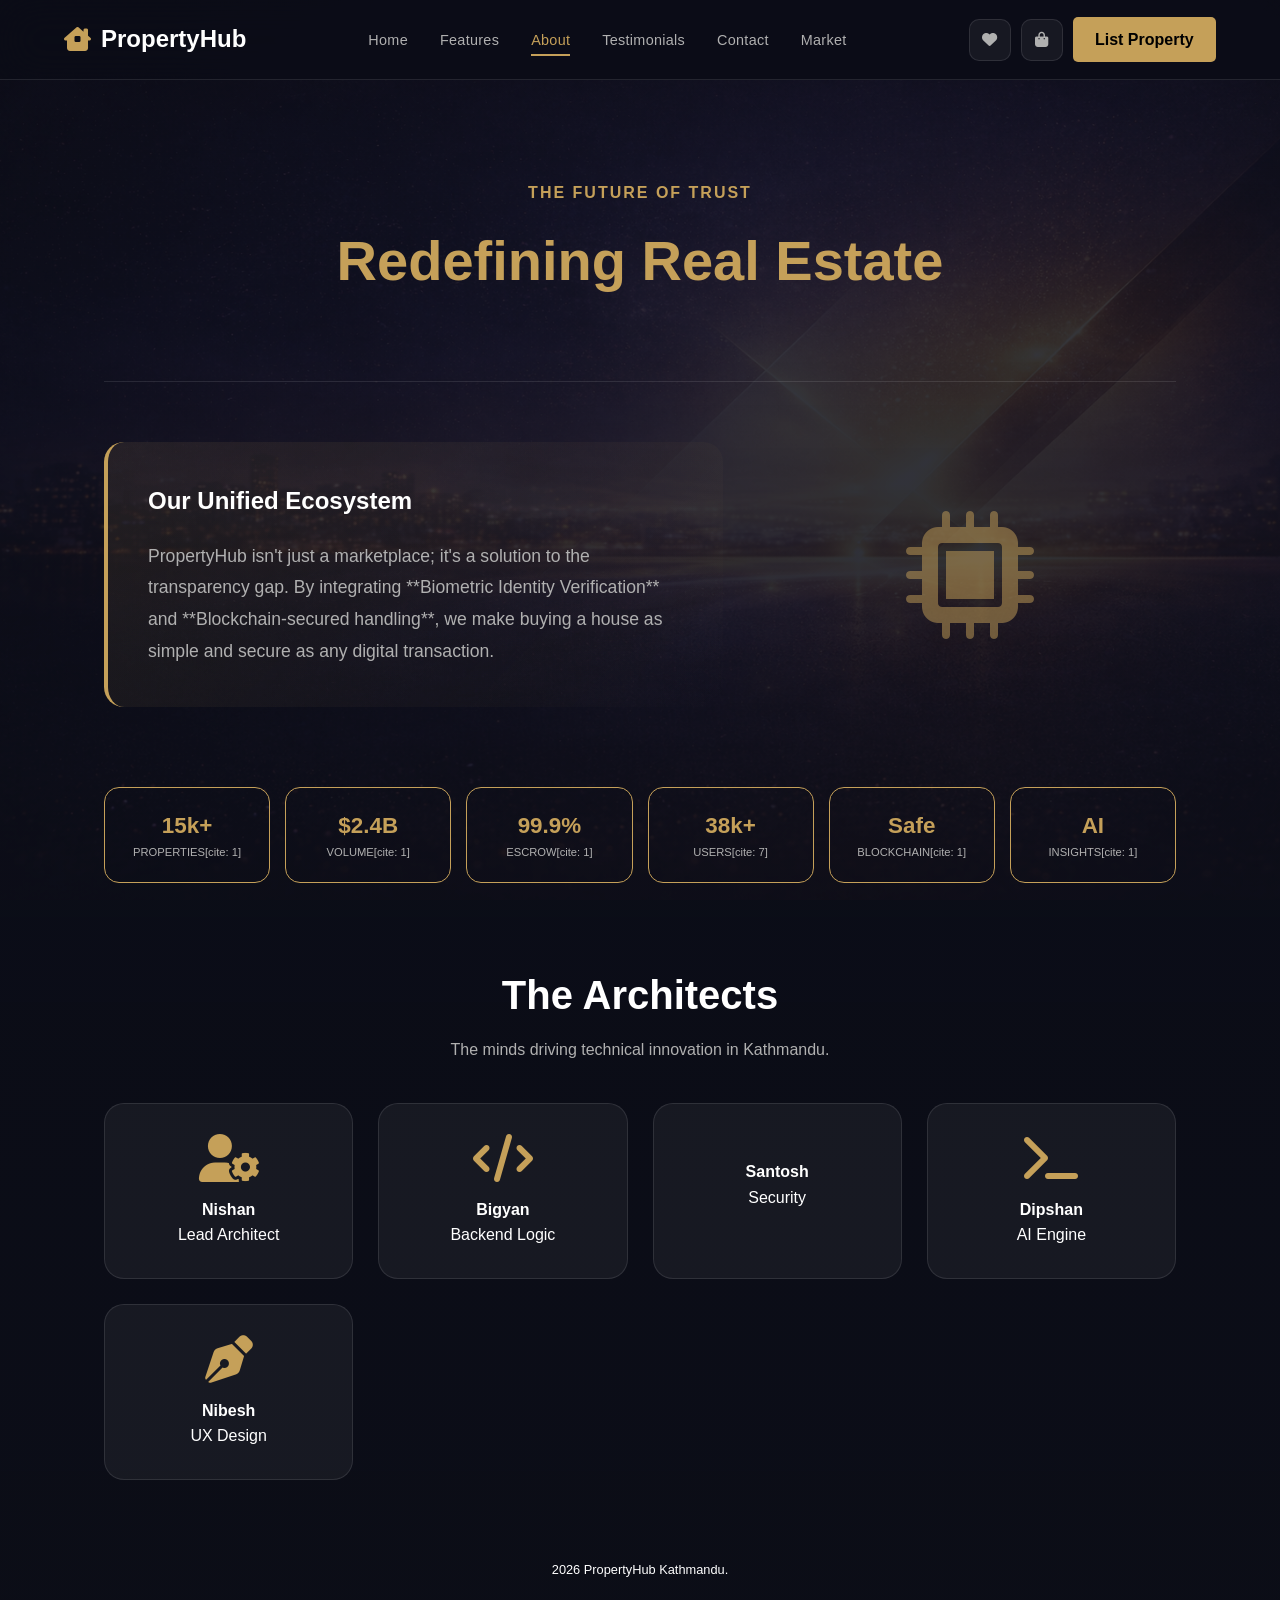
==== about.html @ 58af893e "Add files via upload" ====
<!DOCTYPE html>
<html lang="en">
<head>
    <meta charset="UTF-8">
    <meta name="viewport" content="width=device-width, initial-scale=1.0">
    <title>About Our Vision | PropertyHub</title>
    <link rel="stylesheet" href="style.css">
    <link rel="stylesheet" href="https://cdnjs.cloudflare.com/ajax/libs/font-awesome/6.0.0/css/all.min.css">
    <style>
        html { scroll-behavior: smooth; }

        /* ── IMPROVED NAVBAR ── */
        nav {
            display: flex;
            justify-content: space-between;
            align-items: center;
            padding: 0 5%;
            height: var(--nav-height);
            background: rgba(11, 13, 23, 0.92);
            backdrop-filter: blur(20px);
            -webkit-backdrop-filter: blur(20px);
            position: fixed;
            width: 100%;
            top: 0;
            z-index: 1000;
            border-bottom: 1px solid var(--glass-border);
            transition: all 0.3s ease;
        }
        nav.scrolled {
            background: rgba(11, 13, 23, 0.98);
            box-shadow: 0 4px 30px rgba(0,0,0,0.4);
        }

        .nav-links { display: flex; gap: 2rem; list-style: none; align-items: center; }
        .nav-links a {
            text-decoration: none;
            color: var(--text-dim);
            font-size: 0.9rem;
            letter-spacing: 0.3px;
            transition: 0.3s;
            padding: 6px 0;
            position: relative;
        }
        .nav-links a::after {
            content: '';
            position: absolute;
            bottom: -2px; left: 0;
            width: 0; height: 2px;
            background: var(--primary-gold);
            transition: width 0.3s ease;
        }
        .nav-links a:hover::after,
        .nav-links a.active::after { width: 100%; }
        .nav-links a:hover, .nav-links a.active { color: var(--primary-gold); }

        /* Cart & Favourites Buttons in Nav */
        .nav-actions { display: flex; gap: 10px; align-items: center; }

        .nav-icon-btn {
            position: relative;
            background: var(--glass-bg);
            border: 1px solid var(--glass-border);
            color: var(--text-dim);
            width: 42px; height: 42px;
            border-radius: 10px;
            display: flex; align-items: center; justify-content: center;
            cursor: pointer;
            transition: 0.3s;
            font-size: 0.95rem;
        }
        .nav-icon-btn:hover {
            border-color: var(--primary-gold);
            color: var(--primary-gold);
            background: rgba(197,160,89,0.08);
        }
        .nav-badge {
            position: absolute;
            top: -6px; right: -6px;
            background: var(--primary-gold);
            color: #000;
            font-size: 0.6rem;
            font-weight: bold;
            width: 18px; height: 18px;
            border-radius: 50%;
            display: flex; align-items: center; justify-content: center;
            opacity: 0;
            transform: scale(0);
            transition: 0.2s ease;
        }
        .nav-badge.visible {
            opacity: 1;
            transform: scale(1);
        }

        /* ── SLIDE-OUT PANELS ── */
        .side-panel-overlay {
            position: fixed; inset: 0;
            background: rgba(0,0,0,0.6);
            z-index: 2000;
            opacity: 0; pointer-events: none;
            transition: opacity 0.3s ease;
        }
        .side-panel-overlay.open { opacity: 1; pointer-events: all; }

        .side-panel {
            position: fixed; right: -400px; top: 0; height: 100vh;
            width: 400px; background: var(--glass-bg);
            border-left: 1px solid var(--glass-border);
            z-index: 2001; transition: right 0.3s ease;
            display: flex; flex-direction: column;
        }
        .side-panel.open { right: 0; }
        .side-panel-header {
            padding: 25px 28px; border-bottom: 1px solid var(--glass-border);
            display: flex; justify-content: space-between; align-items: center;
        }
        .side-panel-header h3 { color: var(--primary-gold); font-size: 1.1rem; letter-spacing: 0.5px; }
        .close-panel {
            background: none; border: none; color: var(--text-dim);
            font-size: 1.3rem; cursor: pointer; transition: 0.2s;
        }
        .close-panel:hover { color: #fff; }

        .side-panel-body { flex: 1; overflow-y: auto; padding: 20px 28px; }
        .side-panel-body::-webkit-scrollbar { width: 4px; }
        .side-panel-body::-webkit-scrollbar-track { background: transparent; }
        .side-panel-body::-webkit-scrollbar-thumb { background: var(--glass-border); border-radius: 10px; }

        .panel-empty {
            text-align: center; padding: 40px 20px; color: var(--text-dim);
        }
        .panel-empty i { font-size: 3rem; color: rgba(197,160,89,0.2); display: block; margin-bottom: 15px; }

        .panel-item {
            display: flex; gap: 12px; align-items: center;
            padding: 12px; margin-bottom: 10px;
            border: 1px solid var(--glass-border);
            border-radius: 12px; transition: 0.2s;
        }
        .panel-item:hover { border-color: var(--primary-gold); }
        .panel-item-img {
            width: 50px; height: 50px;
            background: var(--glass-bg); border-radius: 8px; flex-shrink: 0;
        }
        .panel-item-info { flex: 1; min-width: 0; }
        .panel-item-info h4 { font-size: 0.88rem; color: #fff; margin-bottom: 4px; white-space: nowrap; overflow: hidden; text-overflow: ellipsis; }
        .panel-item-info span { font-size: 0.8rem; color: var(--primary-gold); font-weight: bold; }
        .panel-item-remove {
            background: none; border: none; color: var(--text-dim);
            cursor: pointer; transition: 0.2s; font-size: 0.9rem;
        }
        .panel-item-remove:hover { color: #ff6b6b; }

        .side-panel-footer {
            padding: 20px 28px; border-top: 1px solid var(--glass-border);
        }
        .panel-total {
            display: flex; justify-content: space-between; margin-bottom: 15px;
        }
        .panel-total strong { color: var(--primary-gold); font-size: 1rem; }

        /* ── TOAST ── */
        .toast {
            position: fixed; bottom: 30px; left: 50%; transform: translateX(-50%) translateY(20px);
            background: var(--glass-bg); border: 1px solid var(--glass-border);
            padding: 15px 25px; border-radius: 10px; color: #fff;
            z-index: 3000; opacity: 0; transition: 0.3s; white-space: nowrap;
        }
        .toast i { color: var(--primary-gold); }
        .toast.show { opacity: 1; transform: translateX(-50%) translateY(0); }

        .hero-banner {
            text-align: center;
            padding: 60px 0;
            border-bottom: 1px solid var(--glass-border);
            margin-bottom: 60px;
        }
        .mission-grid {
            display: grid;
            grid-template-columns: 1.2fr 0.8fr;
            gap: 40px;
            align-items: center;
            margin-bottom: 80px;
        }
        .vision-card {
            background: linear-gradient(135deg, rgba(197, 160, 89, 0.1), transparent);
            padding: 40px;
            border-radius: 20px;
            border-left: 4px solid var(--primary-gold);
        }
        .team-section {
            margin-top: 80px;
            text-align: center;
        }
        .team-grid {
            display: grid;
            grid-template-columns: repeat(auto-fit, minmax(200px, 1fr));
            gap: 25px;
            margin-top: 40px;
        }
        .member-card {
            background: var(--glass-bg);
            border: 1px solid var(--glass-border);
            padding: 30px;
            border-radius: 20px;
            transition: var(--transition);
        }
        .member-card:hover {
            border-color: var(--primary-gold);
            transform: translateY(-5px);
        }
        .member-card i {
            font-size: 3rem;
            color: var(--primary-gold);
            margin-bottom: 15px;
        }
    </style>
</head>
<body>
    <!-- TOAST NOTIFICATION -->
    <div class="toast" id="toast"><i class="fas fa-check-circle"></i> <span id="toast-msg">Added!</span></div>

    <!-- SIDE PANEL: FAVOURITES -->
    <div class="side-panel-overlay" id="fav-overlay" onclick="closeFavPanel()"></div>
    <div class="side-panel" id="fav-panel">
        <div class="side-panel-header">
            <h3><i class="fas fa-heart" style="margin-right:8px;"></i> Saved Favourites</h3>
            <button class="close-panel" onclick="closeFavPanel()"><i class="fas fa-times"></i></button>
        </div>
        <div class="side-panel-body" id="fav-body">
            <div class="panel-empty" id="fav-empty">
                <i class="fas fa-heart-crack"></i>
                <p>No favourites yet.</p>
                <small>Tap the ♡ on any listing to save it here.</small>
            </div>
        </div>
    </div>

    <!-- SIDE PANEL: CART -->
    <div class="side-panel-overlay" id="cart-overlay" onclick="closeCartPanel()"></div>
    <div class="side-panel" id="cart-panel">
        <div class="side-panel-header">
            <h3><i class="fas fa-shopping-bag" style="margin-right:8px;"></i> Your Cart</h3>
            <button class="close-panel" onclick="closeCartPanel()"><i class="fas fa-times"></i></button>
        </div>
        <div class="side-panel-body" id="cart-body">
            <div class="panel-empty" id="cart-empty">
                <i class="fas fa-bag-shopping"></i>
                <p>Your cart is empty.</p>
                <small>Add a property to schedule a viewing or inquiry.</small>
            </div>
        </div>
        <div class="side-panel-footer" id="cart-footer" style="display:none;">
            <div class="panel-total">
                <span>Properties Selected</span>
                <strong id="cart-count-label">0</strong>
            </div>
            <button class="btn-gold" style="width:100%; padding:16px; font-size:0.9rem;">
                <i class="fas fa-calendar-check"></i> &nbsp;Request Viewing for All
            </button>
        </div>
    </div>

    <div class="page-wrapper">
        <!-- ── IMPROVED NAVBAR ── -->
        <nav id="mainNav">
            <a href="index.html" class="logo">
                <i class="fas fa-house-chimney-window" style="color: var(--primary-gold);"></i> PropertyHub
            </a>
            <ul class="nav-links">
                <li><a href="index.html">Home</a></li>
                <li><a href="feature.html">Features</a></li>
                <li><a href="about.html" class="active">About</a></li>
                <li><a href="testimonial.html">Testimonials</a></li>
                <li><a href="contact.html">Contact</a></li>
                <li><a href="listing.html">Market</a></li>
            </ul>
            <div class="nav-actions">
                <!-- Favourites button -->
                <button class="nav-icon-btn" onclick="openFavPanel()" title="Saved Favourites">
                    <i class="fas fa-heart"></i>
                    <span class="nav-badge" id="fav-badge">0</span>
                </button>
                <!-- Cart button -->
                <button class="nav-icon-btn" onclick="openCartPanel()" title="Cart">
                    <i class="fas fa-shopping-bag"></i>
                    <span class="nav-badge" id="cart-badge">0</span>
                </button>
                <a href="listing.html#sell-section" class="btn-gold" style="text-decoration:none; padding: 0.6rem 1.4rem;">List Property</a>
            </div>
        </nav>

        <main class="container animate">
            <!-- Hero Header -->
            <div class="hero-banner">
                <h4 style="color: var(--primary-gold); letter-spacing: 2px; text-transform: uppercase; margin-bottom: 10px;">The Future of Trust</h4>
                <h1 style="font-size: 3.5rem;">Redefining Real Estate</h1>
            </div>

            <!-- Mission Section -->
            <div class="mission-grid">
                <div class="vision-card">
                    <h2 style="color: #fff; margin-bottom: 20px;">Our Unified Ecosystem</h2>
                    <p style="color: var(--text-dim); line-height: 1.8; font-size: 1.1rem;">
                        PropertyHub isn't just a marketplace; it's a solution to the transparency gap. By integrating **Biometric Identity Verification** and **Blockchain-secured handling**, we make buying a house as simple and secure as any digital transaction.
                    </p>
                </div>
                <div style="text-align: center;">
                    <i class="fas fa-microchip" style="font-size: 8rem; color: var(--primary-gold); opacity: 0.5;"></i>
                </div>
            </div>

            <!-- Enhanced Stats Row -->
            <div class="stats-grid" style="display: grid; grid-template-columns: repeat(6, 1fr); gap: 15px;">
                <div class="stat-card" style="text-align: center; border: 1px solid var(--primary-gold); padding: 20px; border-radius: 15px;">
                    <h2 style="color: var(--primary-gold); font-size: 1.4rem;">15k+</h2>
                    <p style="font-size: 0.7rem; color: var(--text-dim);">PROPERTIES[cite: 1]</p>
                </div>
                <div class="stat-card" style="text-align: center; border: 1px solid var(--primary-gold); padding: 20px; border-radius: 15px;">
                    <h2 style="color: var(--primary-gold); font-size: 1.4rem;">$2.4B</h2>
                    <p style="font-size: 0.7rem; color: var(--text-dim);">VOLUME[cite: 1]</p>
                </div>
                <div class="stat-card" style="text-align: center; border: 1px solid var(--primary-gold); padding: 20px; border-radius: 15px;">
                    <h2 style="color: var(--primary-gold); font-size: 1.4rem;">99.9%</h2>
                    <p style="font-size: 0.7rem; color: var(--text-dim);">ESCROW[cite: 1]</p>
                </div>
                <div class="stat-card" style="text-align: center; border: 1px solid var(--primary-gold); padding: 20px; border-radius: 15px;">
                    <h2 style="color: var(--primary-gold); font-size: 1.4rem;">38k+</h2>
                    <p style="font-size: 0.7rem; color: var(--text-dim);">USERS[cite: 7]</p>
                </div>
                <div class="stat-card" style="text-align: center; border: 1px solid var(--primary-gold); padding: 20px; border-radius: 15px;">
                    <h2 style="color: var(--primary-gold); font-size: 1.4rem;">Safe</h2>
                    <p style="font-size: 0.7rem; color: var(--text-dim);">BLOCKCHAIN[cite: 1]</p>
                </div>
                <div class="stat-card" style="text-align: center; border: 1px solid var(--primary-gold); padding: 20px; border-radius: 15px;">
                    <h2 style="color: var(--primary-gold); font-size: 1.4rem;">AI</h2>
                    <p style="font-size: 0.7rem; color: var(--text-dim);">INSIGHTS[cite: 1]</p>
                </div>
            </div>

            <!-- Team Section -->
            <section class="team-section">
                <h2 style="font-size: 2.5rem; margin-bottom: 10px;">The Architects</h2>
                <p style="color: var(--text-dim);">The minds driving technical innovation in Kathmandu.</p>
                <div class="team-grid">
                    <div class="member-card"><i class="fas fa-user-gear"></i><h4>Nishan</h4><p>Lead Architect</p></div>
                    <div class="member-card"><i class="fas fa-code"></i><h4>Bigyan</h4><p>Backend Logic</p></div>
                    <div class="member-card"><i class="fas fa-shield-halved"></i><h4>Santosh</h4><p>Security</p></div>
                    <div class="member-card"><i class="fas fa-terminal"></i><h4>Dipshan</h4><p>AI Engine</p></div>
                    <div class="member-card"><i class="fas fa-pen-nib"></i><h4>Nibesh</h4><p>UX Design</p></div>
                </div>
            </section>
        </main>

        <footer class="op">
            <p>2026 <span>PropertyHub</span> Kathmandu.</p>
        </footer>
    </div>

    <script>
        // ── NAV SCROLL EFFECT ──
        window.addEventListener('scroll', () => {
            document.getElementById('mainNav').classList.toggle('scrolled', window.scrollY > 20);
        });

        // ── TOAST ──
        function showToast(msg) {
            const t = document.getElementById('toast');
            document.getElementById('toast-msg').textContent = msg;
            t.classList.add('show');
            setTimeout(() => t.classList.remove('show'), 2600);
        }

        // ── CART STATE ──
        let cart = [];
        let favs = [];

        function updateBadge(id, count) {
            const badge = document.getElementById(id);
            badge.textContent = count;
            badge.classList.toggle('visible', count > 0);
        }

        function renderCart() {
            const body = document.getElementById('cart-body');
            const footer = document.getElementById('cart-footer');
            const empty = document.getElementById('cart-empty');
            body.querySelectorAll('.panel-item').forEach(el => el.remove());
            if (cart.length === 0) {
                empty.style.display = '';
                footer.style.display = 'none';
            } else {
                empty.style.display = 'none';
                footer.style.display = '';
                cart.forEach((item, i) => {
                    const el = document.createElement('div');
                    el.className = 'panel-item';
                    el.innerHTML = `
                        <div class="panel-item-img"></div>
                        <div class="panel-item-info">
                            <h4>${item.name}</h4>
                            <span>${item.price}</span>
                        </div>
                        <button class="panel-item-remove" onclick="removeFromCart(${i}, this)" title="Remove">
                            <i class="fas fa-trash-can"></i>
                        </button>`;
                    body.appendChild(el);
                });
                document.getElementById('cart-count-label').textContent = cart.length + ' propert' + (cart.length === 1 ? 'y' : 'ies');
            }
            updateBadge('cart-badge', cart.length);
        }

        function renderFavs() {
            const body = document.getElementById('fav-body');
            const empty = document.getElementById('fav-empty');
            body.querySelectorAll('.panel-item').forEach(el => el.remove());
            if (favs.length === 0) {
                empty.style.display = '';
            } else {
                empty.style.display = 'none';
                favs.forEach((item, i) => {
                    const el = document.createElement('div');
                    el.className = 'panel-item';
                    el.innerHTML = `
                        <div class="panel-item-img"></div>
                        <div class="panel-item-info">
                            <h4>${item.name}</h4>
                            <span>${item.price}</span>
                        </div>
                        <button class="panel-item-remove" onclick="removeFromFav(${i})" title="Remove">
                            <i class="fas fa-trash-can"></i>
                        </button>`;
                    body.appendChild(el);
                });
            }
            updateBadge('fav-badge', favs.length);
        }

        function addToCart(btn, name, price) {
            const alreadyIn = cart.find(c => c.name === name);
            if (alreadyIn) {
                showToast('Already in cart');
                return;
            }
            cart.push({ name, price });
            btn.innerHTML = '<i class="fas fa-check"></i> In Cart';
            btn.classList.add('in-cart');
            renderCart();
            showToast(name + ' added to cart');
        }

        function removeFromCart(i, btn) {
            const name = cart[i].name;
            cart.splice(i, 1);
            renderCart();
            document.querySelectorAll('.btn-cart').forEach(b => {
                if (b.getAttribute('onclick') && b.getAttribute('onclick').includes(name)) {
                    b.innerHTML = '<i class="fas fa-shopping-bag"></i> Add to Cart';
                    b.classList.remove('in-cart');
                }
            });
        }

        function toggleFav(btn, name, price) {
            const idx = favs.findIndex(f => f.name === name);
            if (idx > -1) {
                favs.splice(idx, 1);
                btn.classList.remove('active');
                showToast('Removed from favourites');
            } else {
                favs.push({ name, price });
                btn.classList.add('active');
                showToast('❤️ Saved to favourites');
            }
            renderFavs();
        }

        function removeFromFav(i) {
            const name = favs[i].name;
            favs.splice(i, 1);
            renderFavs();
            document.querySelectorAll('.btn-fav').forEach(b => {
                if (b.getAttribute('onclick') && b.getAttribute('onclick').includes(name)) {
                    b.classList.remove('active');
                }
            });
        }

        function openCartPanel() {
            document.getElementById('cart-panel').classList.add('open');
            document.getElementById('cart-overlay').classList.add('open');
            document.body.style.overflow = 'hidden';
        }
        function closeCartPanel() {
            document.getElementById('cart-panel').classList.remove('open');
            document.getElementById('cart-overlay').classList.remove('open');
            document.body.style.overflow = '';
        }
        function openFavPanel() {
            document.getElementById('fav-panel').classList.add('open');
            document.getElementById('fav-overlay').classList.add('open');
            document.body.style.overflow = 'hidden';
        }
        function closeFavPanel() {
            document.getElementById('fav-panel').classList.remove('open');
            document.getElementById('fav-overlay').classList.remove('open');
            document.body.style.overflow = '';
        }
    </script>
</body>
</html>
---- style.css ----
:root {
    --primary-gold: #c5a059;
    --dark-bg: #0b0d17;
    --glass-bg: rgba(255, 255, 255, 0.05);
    --glass-border: rgba(255, 255, 255, 0.1);
    --text-main: #ffffff;
    --text-dim: #b0b0b0;
    --nav-height: 80px;
}

* {
    margin: 0;
    padding: 0;
    box-sizing: border-box;
    font-family: 'Segoe UI', Roboto, sans-serif;
}

body {
    background-color: var(--dark-bg);
    color: var(--text-main);
    line-height: 1.6;
    overflow-x: hidden;
}

/* Background Wrapper (Apply to all pages) */
.page-wrapper {
    min-height: 100vh;
    background: linear-gradient(rgba(11, 13, 23, 0.8), rgba(11, 13, 23, 0.95)), 
                url('future.png') center/cover no-repeat fixed;
}

/* Navbar */
nav {
    display: flex;
    justify-content: space-between;
    align-items: center;
    padding: 0 5%;
    height: var(--nav-height);
    background: rgba(11, 13, 23, 0.8);
    backdrop-filter: blur(10px);
    position: fixed;
    width: 100%;
    top: 0;
    z-index: 1000;
    border-bottom: 1px solid var(--glass-border);
}
.back-btn {
    text-decoration: none;
    color: var(--text-main);
    background: var(--glass-bg);
    border: 1px solid var(--glass-border);
    padding: 8px 16px;
    border-radius: 8px;
    display: inline-flex;
    align-items: center;
    gap: 10px;
    font-size: 0.9rem;
    transition: 0.3s;
    margin-bottom: 20px;
}

.back-btn:hover {
    background: rgba(197, 160, 89, 0.2);
    border-color: var(--primary-gold);
    color: var(--primary-gold);
    transform: translateX(-5px);
}
.logo {
    font-size: 1.5rem;
    font-weight: bold;
    display: flex;
    align-items: center;
    gap: 10px;
    color: white;
    text-decoration: none;
}

.nav-links {
    display: flex;
    gap: 2rem;
    list-style: none;
}

.nav-links a {
    text-decoration: none;
    color: var(--text-dim);
    font-size: 0.95rem;
    transition: 0.3s;
}

.nav-links a:hover, .nav-links a.active {
    color: var(--primary-gold);
}

.btn-gold {
    background: var(--primary-gold);
    color: #000;
    padding: 0.6rem 1.5rem;
    border-radius: 5px;
    border: none;
    font-weight: bold;
    cursor: pointer;
    transition: 0.3s;
    text-decoration: none;
}

.btn-gold:hover {
    transform: translateY(-2px);
    box-shadow: 0 5px 15px rgba(197, 160, 89, 0.3);
}

/* Common Content Layout */
.container {
    padding: calc(var(--nav-height) + 40px) 5% 40px;
    max-width: 1200px;
    margin: 0 auto;
}

.glass-panel {
    background: var(--glass-bg);
    backdrop-filter: blur(15px);
    border: 1px solid var(--glass-border);
    padding: 40px;
    border-radius: 20px;
}

h1 { font-size: 2.5rem; margin-bottom: 1rem; color: var(--primary-gold); }

/* Animations */
@keyframes fadeInUp {
    from { opacity: 0; transform: translateY(20px); }
    to { opacity: 1; transform: translateY(0); }
}

.animate { animation: fadeInUp 0.8s ease forwards; }
.map{
            background: white;
            padding: 15px;
            border-radius: 25px;
            box-shadow: var(--shadow);
            border: 1px solid rgba(0,0,0,0.05);
            overflow: hidden;
            margin-top: 30px;
        }
    .op{
            text-align: center; padding: 40px; color: var(--slate-gray); font-size: 0.8rem; }
        /* ── Hero Background ── */
.hero-section {
  position: relative;
  min-height: 80vh;
  display: flex;
  align-items: center;
  background: 
    linear-gradient(to bottom, rgba(10, 10, 12, 0.7), var(--bg-deep)),
    url('future.png') center/cover no-repeat; /* Replace with your background image */
  margin-top: -64px; /* Pulls background behind the transparent nav */
  padding-top: 100px;
}

/* ── Property Image Gallery ── */
.property-gallery {
  display: grid;
  grid-template-columns: repeat(auto-fit, minmax(300px, 1fr));
  gap: 24px;
}

.property-card {
  padding: 0; /* Override glass-panel padding for image flush fit */
  overflow: hidden;
}

.image-container {
  position: relative;
  height: 220px;
  overflow: hidden;
}

.image-container img {
  width: 100%;
  height: 100%;
  object-fit: cover;
  transition: transform 0.5s ease;
}

.property-card:hover .image-container img {
  transform: scale(1.1); /* Subtle zoom effect on hover */
}

.image-container .property-tag {
  position: absolute;
  top: 15px;
  left: 15px;
  z-index: 2;
}

.card-content {
  padding: 24px;
}

.card-content h3 {
  margin-bottom: 8px;
  color: var(--text-bright);
}
/* Ensure these variables and classes are in your style.css */
:root {
    --primary-gold: #c5a059;
    --dark-bg: #0b0d17;
    --glass-bg: rgba(255, 255, 255, 0.05);
    --glass-border: rgba(255, 255, 255, 0.1);
    --text-main: #ffffff;
    --text-dim: #b0b0b0;
    --nav-height: 80px;
}

.page-wrapper {
    min-height: 100vh;
    /* This applies the background image to every page */
    background: linear-gradient(rgba(11, 13, 23, 0.8), rgba(11, 13, 23, 0.95)), 
                url('future.png') center/cover no-repeat fixed;
}

.glass-panel {
    background: var(--glass-bg);
    backdrop-filter: blur(15px);
    border: 1px solid var(--glass-border);
    padding: 40px;
    border-radius: 20px;
}

.btn-outline {
    background: transparent;
    color: var(--text-main);
    border: 1px solid var(--glass-border);
    padding: 0.6rem 1.5rem;
    border-radius: 5px;
    cursor: pointer;
    transition: 0.3s;
    text-decoration:none;
}
.btn-outline:hover {
    background: var(--glass-bg);
    border-color: var(--primary-gold);
    color: var(--primary-gold);
    transform: translateY(-2px);
}
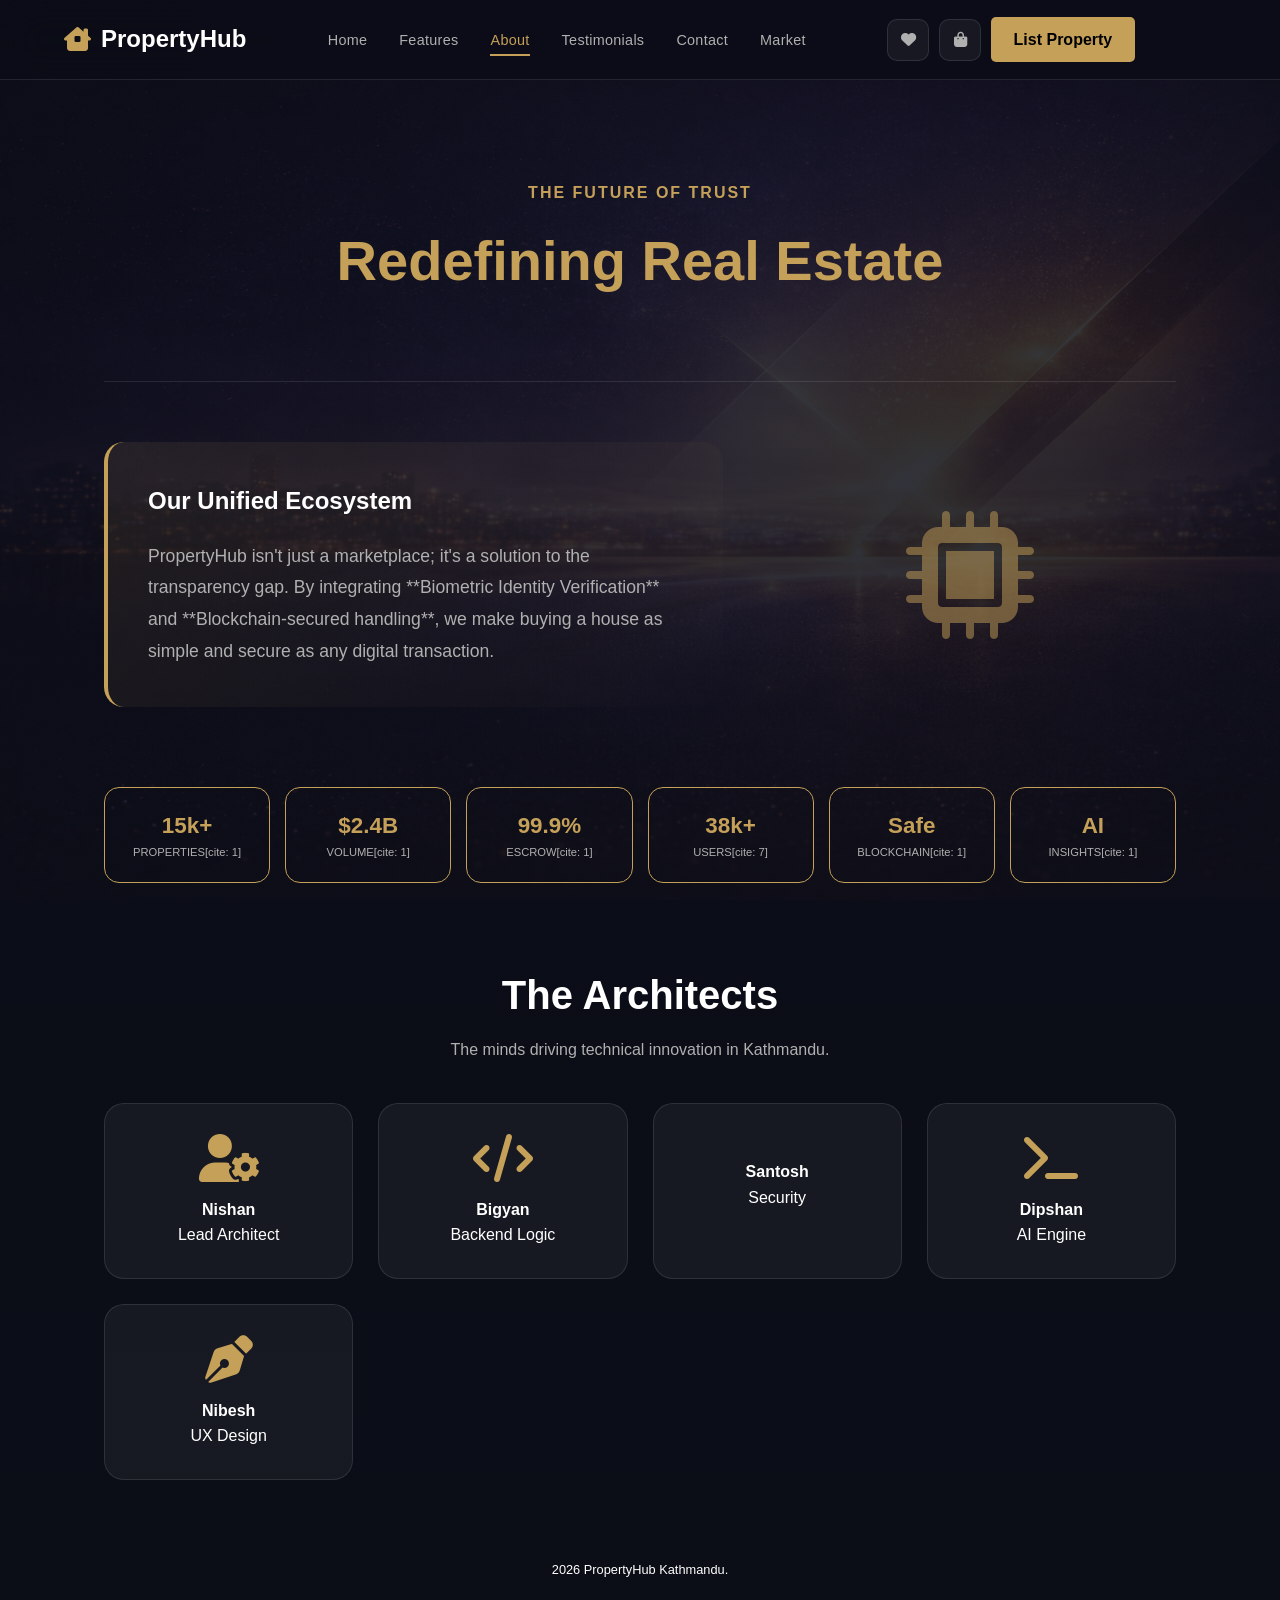
==== commit bfa54e41: "Update about.html" ====
--- a/about.html
+++ b/about.html
@@ -267,7 +267,7 @@
             <a href="index.html" class="logo">
                 <i class="fas fa-house-chimney-window" style="color: var(--primary-gold);"></i> PropertyHub
             </a>
-            <ul class="nav-links">
+            <ul class="nav-links" id="navLinks">
                 <li><a href="index.html">Home</a></li>
                 <li><a href="feature.html">Features</a></li>
                 <li><a href="about.html" class="active">About</a></li>
@@ -288,6 +288,11 @@
                 </button>
                 <a href="listing.html#sell-section" class="btn-gold" style="text-decoration:none; padding: 0.6rem 1.4rem;">List Property</a>
             </div>
+            <div class="hamburger" id="hamburger">
+                <span></span>
+                <span></span>
+                <span></span>
+            </div>
         </nav>
 
         <main class="container animate">
@@ -362,6 +367,27 @@
         window.addEventListener('scroll', () => {
             document.getElementById('mainNav').classList.toggle('scrolled', window.scrollY > 20);
         });
+
+        // ── HAMBURGER MENU TOGGLE ──
+        const hamburger = document.getElementById('hamburger');
+        const navLinks = document.getElementById('navLinks');
+
+        if (hamburger) {
+            hamburger.addEventListener('click', () => {
+                hamburger.classList.toggle('open');
+                navLinks.classList.toggle('mobile-active');
+            });
+        }
+
+        // Close mobile menu when a link is clicked
+        if (navLinks) {
+            document.querySelectorAll('.nav-links a').forEach(link => {
+                link.addEventListener('click', () => {
+                    if (hamburger) hamburger.classList.remove('open');
+                    navLinks.classList.remove('mobile-active');
+                });
+            });
+        }
 
         // ── TOAST ──
         function showToast(msg) {
@@ -509,4 +535,4 @@
         }
     </script>
 </body>
-</html>+</html>
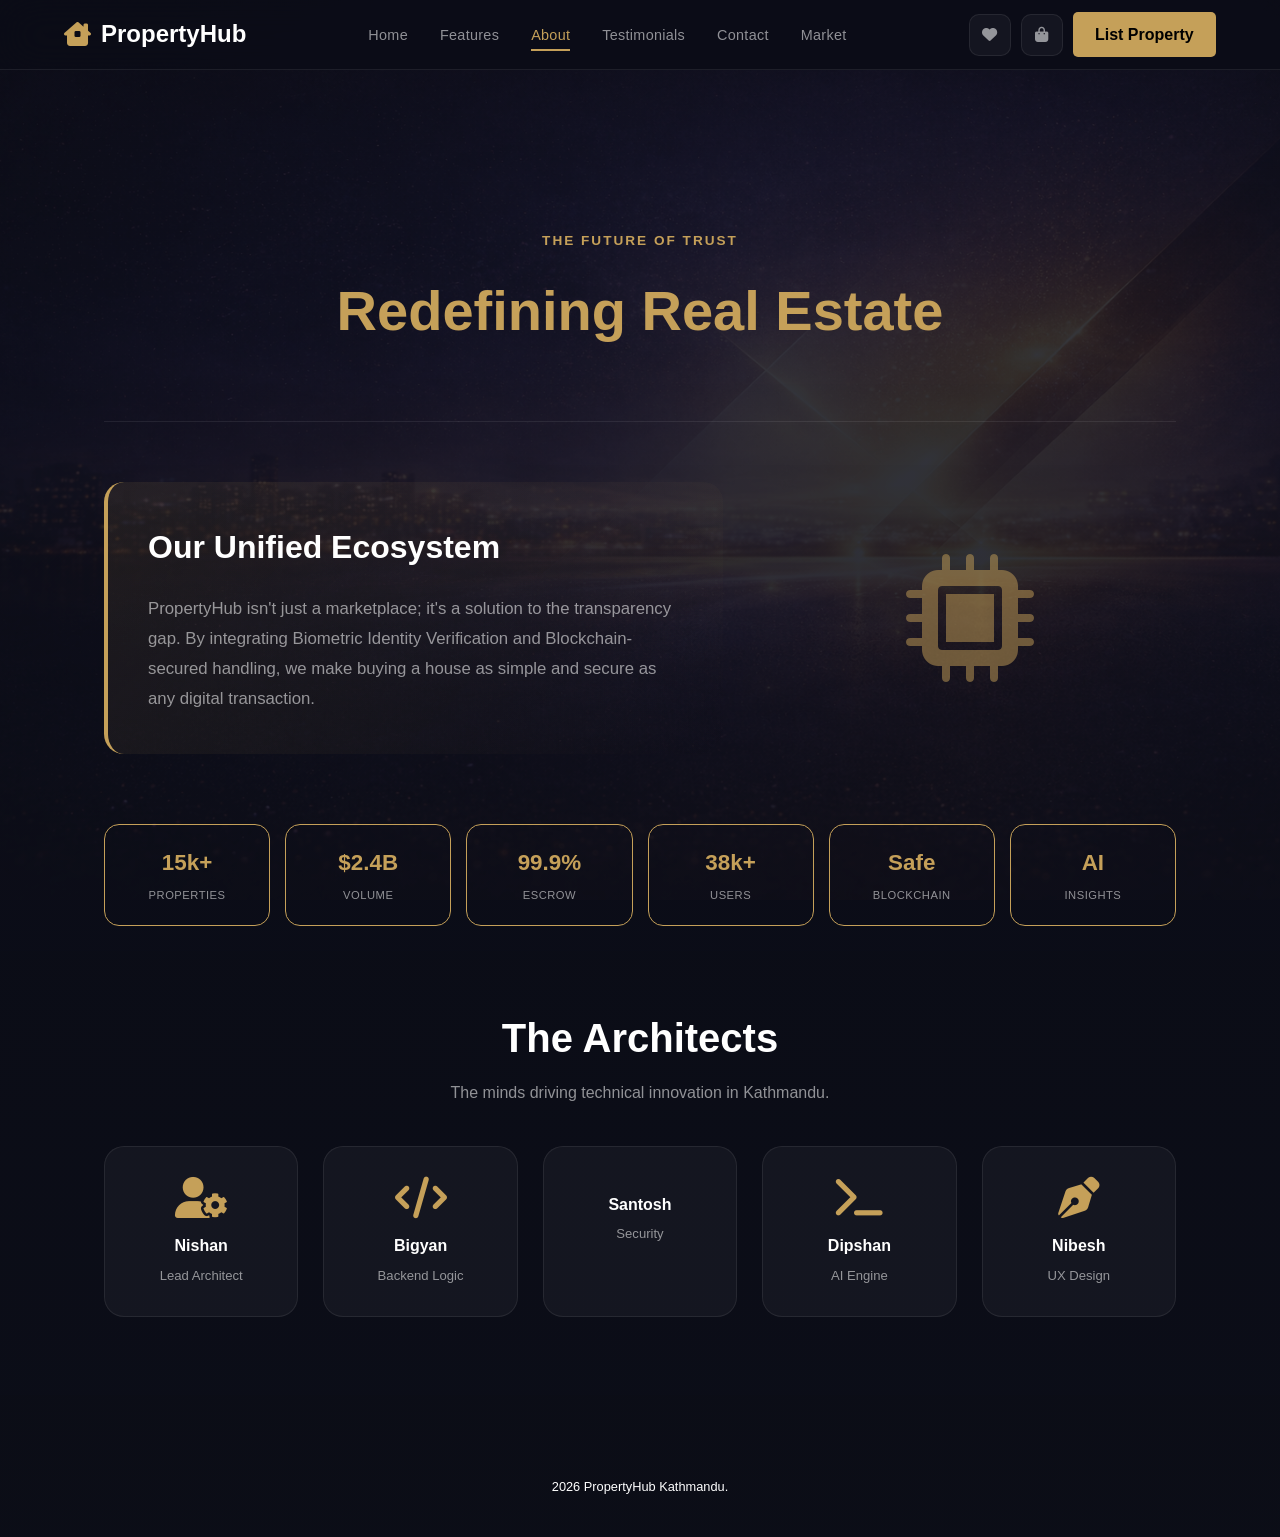
==== commit 25e743c3: "Update about.html" ====
--- a/about.html
+++ b/about.html
@@ -7,9 +7,20 @@
     <link rel="stylesheet" href="style.css">
     <link rel="stylesheet" href="https://cdnjs.cloudflare.com/ajax/libs/font-awesome/6.0.0/css/all.min.css">
     <style>
+        /* ── CSS VARIABLE FALLBACKS ── */
+        :root {
+            --nav-height: 70px;
+            --primary-gold: #c5a059;
+            --glass-bg: rgba(255,255,255,0.04);
+            --glass-border: rgba(255,255,255,0.08);
+            --text-dim: rgba(255,255,255,0.55);
+            --transition: all 0.3s ease;
+        }
+
+        *, *::before, *::after { box-sizing: border-box; margin: 0; padding: 0; }
         html { scroll-behavior: smooth; }
 
-        /* ── IMPROVED NAVBAR ── */
+        /* ── NAVBAR ── */
         nav {
             display: flex;
             justify-content: space-between;
@@ -30,7 +41,6 @@
             background: rgba(11, 13, 23, 0.98);
             box-shadow: 0 4px 30px rgba(0,0,0,0.4);
         }
-
         .nav-links { display: flex; gap: 2rem; list-style: none; align-items: center; }
         .nav-links a {
             text-decoration: none;
@@ -53,9 +63,8 @@
         .nav-links a.active::after { width: 100%; }
         .nav-links a:hover, .nav-links a.active { color: var(--primary-gold); }
 
-        /* Cart & Favourites Buttons in Nav */
+        /* ── NAV ACTIONS ── */
         .nav-actions { display: flex; gap: 10px; align-items: center; }
-
         .nav-icon-btn {
             position: relative;
             background: var(--glass-bg);
@@ -67,6 +76,7 @@
             cursor: pointer;
             transition: 0.3s;
             font-size: 0.95rem;
+            flex-shrink: 0;
         }
         .nav-icon-btn:hover {
             border-color: var(--primary-gold);
@@ -87,12 +97,42 @@
             transform: scale(0);
             transition: 0.2s ease;
         }
-        .nav-badge.visible {
-            opacity: 1;
-            transform: scale(1);
-        }
-
-        /* ── SLIDE-OUT PANELS ── */
+        .nav-badge.visible { opacity: 1; transform: scale(1); }
+
+        /* ── HAMBURGER ── */
+        .hamburger {
+            display: none;
+            flex-direction: column;
+            gap: 5px;
+            cursor: pointer;
+            padding: 5px;
+            z-index: 1001;
+        }
+        .hamburger span {
+            display: block;
+            width: 24px; height: 2px;
+            background: var(--text-dim);
+            border-radius: 2px;
+            transition: 0.3s ease;
+        }
+        .hamburger.open span:nth-child(1) { transform: translateY(7px) rotate(45deg); background: var(--primary-gold); }
+        .hamburger.open span:nth-child(2) { opacity: 0; }
+        .hamburger.open span:nth-child(3) { transform: translateY(-7px) rotate(-45deg); background: var(--primary-gold); }
+
+        /* ── TOAST ── */
+        .toast {
+            position: fixed; bottom: 30px; left: 50%;
+            transform: translateX(-50%) translateY(20px);
+            background: var(--glass-bg); border: 1px solid var(--glass-border);
+            padding: 15px 25px; border-radius: 10px; color: #fff;
+            z-index: 3000; opacity: 0; transition: 0.3s;
+            white-space: nowrap;
+            max-width: calc(100vw - 40px);
+        }
+        .toast i { color: var(--primary-gold); }
+        .toast.show { opacity: 1; transform: translateX(-50%) translateY(0); }
+
+        /* ── SIDE PANEL OVERLAY ── */
         .side-panel-overlay {
             position: fixed; inset: 0;
             background: rgba(0,0,0,0.6);
@@ -102,35 +142,35 @@
         }
         .side-panel-overlay.open { opacity: 1; pointer-events: all; }
 
+        /* ── SIDE PANEL ── */
         .side-panel {
-            position: fixed; right: -400px; top: 0; height: 100vh;
-            width: 400px; background: var(--glass-bg);
+            position: fixed; right: -420px; top: 0;
+            height: 100vh;
+            width: min(400px, 100vw);
+            background: #10121e;
             border-left: 1px solid var(--glass-border);
-            z-index: 2001; transition: right 0.3s ease;
+            z-index: 2001;
+            transition: right 0.35s cubic-bezier(0.4,0,0.2,1);
             display: flex; flex-direction: column;
         }
         .side-panel.open { right: 0; }
         .side-panel-header {
             padding: 25px 28px; border-bottom: 1px solid var(--glass-border);
             display: flex; justify-content: space-between; align-items: center;
+            background: rgba(197,160,89,0.04);
         }
         .side-panel-header h3 { color: var(--primary-gold); font-size: 1.1rem; letter-spacing: 0.5px; }
         .close-panel {
             background: none; border: none; color: var(--text-dim);
-            font-size: 1.3rem; cursor: pointer; transition: 0.2s;
+            font-size: 1.3rem; cursor: pointer; transition: 0.2s; padding: 5px;
         }
         .close-panel:hover { color: #fff; }
-
         .side-panel-body { flex: 1; overflow-y: auto; padding: 20px 28px; }
         .side-panel-body::-webkit-scrollbar { width: 4px; }
         .side-panel-body::-webkit-scrollbar-track { background: transparent; }
         .side-panel-body::-webkit-scrollbar-thumb { background: var(--glass-border); border-radius: 10px; }
-
-        .panel-empty {
-            text-align: center; padding: 40px 20px; color: var(--text-dim);
-        }
+        .panel-empty { text-align: center; padding: 40px 20px; color: var(--text-dim); }
         .panel-empty i { font-size: 3rem; color: rgba(197,160,89,0.2); display: block; margin-bottom: 15px; }
-
         .panel-item {
             display: flex; gap: 12px; align-items: center;
             padding: 12px; margin-bottom: 10px;
@@ -138,49 +178,42 @@
             border-radius: 12px; transition: 0.2s;
         }
         .panel-item:hover { border-color: var(--primary-gold); }
-        .panel-item-img {
-            width: 50px; height: 50px;
-            background: var(--glass-bg); border-radius: 8px; flex-shrink: 0;
-        }
+        .panel-item-img { width: 50px; height: 50px; background: var(--glass-bg); border-radius: 8px; flex-shrink: 0; }
         .panel-item-info { flex: 1; min-width: 0; }
         .panel-item-info h4 { font-size: 0.88rem; color: #fff; margin-bottom: 4px; white-space: nowrap; overflow: hidden; text-overflow: ellipsis; }
         .panel-item-info span { font-size: 0.8rem; color: var(--primary-gold); font-weight: bold; }
         .panel-item-remove {
             background: none; border: none; color: var(--text-dim);
-            cursor: pointer; transition: 0.2s; font-size: 0.9rem;
+            cursor: pointer; transition: 0.2s; font-size: 0.9rem; padding: 5px;
         }
         .panel-item-remove:hover { color: #ff6b6b; }
-
-        .side-panel-footer {
-            padding: 20px 28px; border-top: 1px solid var(--glass-border);
-        }
-        .panel-total {
-            display: flex; justify-content: space-between; margin-bottom: 15px;
-        }
+        .side-panel-footer { padding: 20px 28px; border-top: 1px solid var(--glass-border); }
+        .panel-total { display: flex; justify-content: space-between; margin-bottom: 15px; }
         .panel-total strong { color: var(--primary-gold); font-size: 1rem; }
 
-        /* ── TOAST ── */
-        .toast {
-            position: fixed; bottom: 30px; left: 50%; transform: translateX(-50%) translateY(20px);
-            background: var(--glass-bg); border: 1px solid var(--glass-border);
-            padding: 15px 25px; border-radius: 10px; color: #fff;
-            z-index: 3000; opacity: 0; transition: 0.3s; white-space: nowrap;
-        }
-        .toast i { color: var(--primary-gold); }
-        .toast.show { opacity: 1; transform: translateX(-50%) translateY(0); }
-
+        /* ── HERO BANNER ── */
         .hero-banner {
             text-align: center;
-            padding: 60px 0;
+            padding: calc(var(--nav-height) + 50px) 0 50px;
             border-bottom: 1px solid var(--glass-border);
             margin-bottom: 60px;
         }
+        .hero-banner h4 {
+            color: var(--primary-gold);
+            letter-spacing: 2px;
+            text-transform: uppercase;
+            font-size: 0.85rem;
+            margin-bottom: 14px;
+        }
+        .hero-banner h1 { font-size: clamp(2rem, 5vw, 3.5rem); }
+
+        /* ── MISSION GRID ── */
         .mission-grid {
             display: grid;
             grid-template-columns: 1.2fr 0.8fr;
             gap: 40px;
             align-items: center;
-            margin-bottom: 80px;
+            margin-bottom: 70px;
         }
         .vision-card {
             background: linear-gradient(135deg, rgba(197, 160, 89, 0.1), transparent);
@@ -188,20 +221,56 @@
             border-radius: 20px;
             border-left: 4px solid var(--primary-gold);
         }
+        .vision-card h2 { color: #fff; margin-bottom: 20px; font-size: clamp(1.4rem, 2.5vw, 2rem); }
+        .vision-card p { color: var(--text-dim); line-height: 1.8; font-size: 1.05rem; }
+        .mission-icon {
+            text-align: center;
+        }
+        .mission-icon i {
+            font-size: clamp(4rem, 10vw, 8rem);
+            color: var(--primary-gold);
+            opacity: 0.5;
+        }
+
+        /* ── STATS GRID ── */
+        .stats-grid {
+            display: grid;
+            grid-template-columns: repeat(6, 1fr);
+            gap: 15px;
+            margin-bottom: 80px;
+        }
+        .stat-card {
+            text-align: center;
+            border: 1px solid var(--primary-gold);
+            padding: 20px 10px;
+            border-radius: 15px;
+            transition: var(--transition);
+        }
+        .stat-card:hover {
+            background: rgba(197,160,89,0.06);
+            transform: translateY(-3px);
+        }
+        .stat-card h2 { color: var(--primary-gold); font-size: 1.4rem; margin-bottom: 6px; }
+        .stat-card p { font-size: 0.7rem; color: var(--text-dim); letter-spacing: 0.5px; }
+
+        /* ── TEAM SECTION ── */
         .team-section {
-            margin-top: 80px;
+            margin-top: 70px;
+            margin-bottom: 80px;
             text-align: center;
         }
+        .team-section h2 { font-size: clamp(1.8rem, 3.5vw, 2.5rem); margin-bottom: 10px; }
+        .team-section > p { color: var(--text-dim); margin-bottom: 0; }
         .team-grid {
             display: grid;
-            grid-template-columns: repeat(auto-fit, minmax(200px, 1fr));
+            grid-template-columns: repeat(auto-fit, minmax(160px, 1fr));
             gap: 25px;
             margin-top: 40px;
         }
         .member-card {
             background: var(--glass-bg);
             border: 1px solid var(--glass-border);
-            padding: 30px;
+            padding: 30px 20px;
             border-radius: 20px;
             transition: var(--transition);
         }
@@ -209,10 +278,100 @@
             border-color: var(--primary-gold);
             transform: translateY(-5px);
         }
-        .member-card i {
-            font-size: 3rem;
-            color: var(--primary-gold);
-            margin-bottom: 15px;
+        .member-card i { font-size: 2.6rem; color: var(--primary-gold); margin-bottom: 15px; display: block; }
+        .member-card h4 { color: #fff; margin-bottom: 6px; }
+        .member-card p { font-size: 0.82rem; color: var(--text-dim); }
+
+        /* ── RESPONSIVE: TABLET (≤ 900px) ── */
+        @media (max-width: 900px) {
+            /* Mobile nav */
+            .nav-links {
+                position: fixed;
+                top: var(--nav-height);
+                left: 0;
+                width: 100%;
+                flex-direction: column;
+                background: rgba(11, 13, 23, 0.98);
+                backdrop-filter: blur(20px);
+                padding: 20px 0 30px;
+                gap: 0;
+                border-bottom: 1px solid var(--glass-border);
+                transform: translateY(-110%);
+                opacity: 0;
+                pointer-events: none;
+                transition: transform 0.35s cubic-bezier(0.4,0,0.2,1), opacity 0.3s ease;
+            }
+            .nav-links.mobile-active {
+                transform: translateY(0);
+                opacity: 1;
+                pointer-events: all;
+            }
+            .nav-links li { width: 100%; }
+            .nav-links a {
+                display: block;
+                padding: 14px 5%;
+                font-size: 1rem;
+                border-bottom: 1px solid var(--glass-border);
+            }
+            .nav-links a::after { display: none; }
+            .nav-links li:last-child a { border-bottom: none; }
+            .hamburger { display: flex; }
+
+            /* Mission: stack vertically */
+            .mission-grid {
+                grid-template-columns: 1fr;
+                gap: 30px;
+                margin-bottom: 50px;
+            }
+            .mission-icon { order: -1; }
+            .mission-icon i { font-size: 5rem; }
+
+            /* Stats: 3 columns */
+            .stats-grid {
+                grid-template-columns: repeat(3, 1fr);
+                margin-bottom: 50px;
+            }
+
+            .team-section { margin-top: 50px; }
+        }
+
+        /* ── RESPONSIVE: MOBILE (≤ 600px) ── */
+        @media (max-width: 600px) {
+            nav { padding: 0 4%; }
+            .nav-actions .btn-gold { display: none; }
+
+            .hero-banner {
+                padding: calc(var(--nav-height) + 30px) 0 35px;
+                margin-bottom: 40px;
+            }
+
+            .vision-card { padding: 25px 20px; }
+
+            /* Stats: 2 columns */
+            .stats-grid {
+                grid-template-columns: repeat(2, 1fr);
+                gap: 12px;
+                margin-bottom: 40px;
+            }
+            .stat-card { padding: 16px 8px; }
+            .stat-card h2 { font-size: 1.15rem; }
+
+            .team-grid {
+                grid-template-columns: repeat(2, 1fr);
+                gap: 15px;
+            }
+            .member-card { padding: 22px 15px; }
+            .member-card i { font-size: 2rem; }
+
+            .team-section { margin-top: 40px; margin-bottom: 50px; }
+            .side-panel { width: 100vw; }
+        }
+
+        /* ── RESPONSIVE: SMALL MOBILE (≤ 380px) ── */
+        @media (max-width: 380px) {
+            .nav-icon-btn { width: 36px; height: 36px; font-size: 0.85rem; }
+            .stats-grid { grid-template-columns: repeat(2, 1fr); gap: 10px; }
+            .team-grid { grid-template-columns: 1fr 1fr; }
         }
     </style>
 </head>
@@ -262,7 +421,6 @@
     </div>
 
     <div class="page-wrapper">
-        <!-- ── IMPROVED NAVBAR ── -->
         <nav id="mainNav">
             <a href="index.html" class="logo">
                 <i class="fas fa-house-chimney-window" style="color: var(--primary-gold);"></i> PropertyHub
@@ -276,19 +434,17 @@
                 <li><a href="listing.html">Market</a></li>
             </ul>
             <div class="nav-actions">
-                <!-- Favourites button -->
                 <button class="nav-icon-btn" onclick="openFavPanel()" title="Saved Favourites">
                     <i class="fas fa-heart"></i>
                     <span class="nav-badge" id="fav-badge">0</span>
                 </button>
-                <!-- Cart button -->
                 <button class="nav-icon-btn" onclick="openCartPanel()" title="Cart">
                     <i class="fas fa-shopping-bag"></i>
                     <span class="nav-badge" id="cart-badge">0</span>
                 </button>
                 <a href="listing.html#sell-section" class="btn-gold" style="text-decoration:none; padding: 0.6rem 1.4rem;">List Property</a>
             </div>
-            <div class="hamburger" id="hamburger">
+            <div class="hamburger" id="hamburger" aria-label="Toggle menu" role="button" tabindex="0">
                 <span></span>
                 <span></span>
                 <span></span>
@@ -296,57 +452,58 @@
         </nav>
 
         <main class="container animate">
-            <!-- Hero Header -->
+
+            <!-- Hero Banner -->
             <div class="hero-banner">
-                <h4 style="color: var(--primary-gold); letter-spacing: 2px; text-transform: uppercase; margin-bottom: 10px;">The Future of Trust</h4>
-                <h1 style="font-size: 3.5rem;">Redefining Real Estate</h1>
+                <h4>The Future of Trust</h4>
+                <h1>Redefining Real Estate</h1>
             </div>
 
             <!-- Mission Section -->
             <div class="mission-grid">
                 <div class="vision-card">
-                    <h2 style="color: #fff; margin-bottom: 20px;">Our Unified Ecosystem</h2>
-                    <p style="color: var(--text-dim); line-height: 1.8; font-size: 1.1rem;">
-                        PropertyHub isn't just a marketplace; it's a solution to the transparency gap. By integrating **Biometric Identity Verification** and **Blockchain-secured handling**, we make buying a house as simple and secure as any digital transaction.
+                    <h2>Our Unified Ecosystem</h2>
+                    <p>
+                        PropertyHub isn't just a marketplace; it's a solution to the transparency gap. By integrating Biometric Identity Verification and Blockchain-secured handling, we make buying a house as simple and secure as any digital transaction.
                     </p>
                 </div>
-                <div style="text-align: center;">
-                    <i class="fas fa-microchip" style="font-size: 8rem; color: var(--primary-gold); opacity: 0.5;"></i>
-                </div>
-            </div>
-
-            <!-- Enhanced Stats Row -->
-            <div class="stats-grid" style="display: grid; grid-template-columns: repeat(6, 1fr); gap: 15px;">
-                <div class="stat-card" style="text-align: center; border: 1px solid var(--primary-gold); padding: 20px; border-radius: 15px;">
-                    <h2 style="color: var(--primary-gold); font-size: 1.4rem;">15k+</h2>
-                    <p style="font-size: 0.7rem; color: var(--text-dim);">PROPERTIES[cite: 1]</p>
-                </div>
-                <div class="stat-card" style="text-align: center; border: 1px solid var(--primary-gold); padding: 20px; border-radius: 15px;">
-                    <h2 style="color: var(--primary-gold); font-size: 1.4rem;">$2.4B</h2>
-                    <p style="font-size: 0.7rem; color: var(--text-dim);">VOLUME[cite: 1]</p>
-                </div>
-                <div class="stat-card" style="text-align: center; border: 1px solid var(--primary-gold); padding: 20px; border-radius: 15px;">
-                    <h2 style="color: var(--primary-gold); font-size: 1.4rem;">99.9%</h2>
-                    <p style="font-size: 0.7rem; color: var(--text-dim);">ESCROW[cite: 1]</p>
-                </div>
-                <div class="stat-card" style="text-align: center; border: 1px solid var(--primary-gold); padding: 20px; border-radius: 15px;">
-                    <h2 style="color: var(--primary-gold); font-size: 1.4rem;">38k+</h2>
-                    <p style="font-size: 0.7rem; color: var(--text-dim);">USERS[cite: 7]</p>
-                </div>
-                <div class="stat-card" style="text-align: center; border: 1px solid var(--primary-gold); padding: 20px; border-radius: 15px;">
-                    <h2 style="color: var(--primary-gold); font-size: 1.4rem;">Safe</h2>
-                    <p style="font-size: 0.7rem; color: var(--text-dim);">BLOCKCHAIN[cite: 1]</p>
-                </div>
-                <div class="stat-card" style="text-align: center; border: 1px solid var(--primary-gold); padding: 20px; border-radius: 15px;">
-                    <h2 style="color: var(--primary-gold); font-size: 1.4rem;">AI</h2>
-                    <p style="font-size: 0.7rem; color: var(--text-dim);">INSIGHTS[cite: 1]</p>
+                <div class="mission-icon">
+                    <i class="fas fa-microchip"></i>
+                </div>
+            </div>
+
+            <!-- Stats Row -->
+            <div class="stats-grid">
+                <div class="stat-card">
+                    <h2>15k+</h2>
+                    <p>PROPERTIES</p>
+                </div>
+                <div class="stat-card">
+                    <h2>$2.4B</h2>
+                    <p>VOLUME</p>
+                </div>
+                <div class="stat-card">
+                    <h2>99.9%</h2>
+                    <p>ESCROW</p>
+                </div>
+                <div class="stat-card">
+                    <h2>38k+</h2>
+                    <p>USERS</p>
+                </div>
+                <div class="stat-card">
+                    <h2>Safe</h2>
+                    <p>BLOCKCHAIN</p>
+                </div>
+                <div class="stat-card">
+                    <h2>AI</h2>
+                    <p>INSIGHTS</p>
                 </div>
             </div>
 
             <!-- Team Section -->
             <section class="team-section">
-                <h2 style="font-size: 2.5rem; margin-bottom: 10px;">The Architects</h2>
-                <p style="color: var(--text-dim);">The minds driving technical innovation in Kathmandu.</p>
+                <h2>The Architects</h2>
+                <p>The minds driving technical innovation in Kathmandu.</p>
                 <div class="team-grid">
                     <div class="member-card"><i class="fas fa-user-gear"></i><h4>Nishan</h4><p>Lead Architect</p></div>
                     <div class="member-card"><i class="fas fa-code"></i><h4>Bigyan</h4><p>Backend Logic</p></div>
@@ -355,6 +512,7 @@
                     <div class="member-card"><i class="fas fa-pen-nib"></i><h4>Nibesh</h4><p>UX Design</p></div>
                 </div>
             </section>
+
         </main>
 
         <footer class="op">
@@ -370,24 +528,35 @@
 
         // ── HAMBURGER MENU TOGGLE ──
         const hamburger = document.getElementById('hamburger');
-        const navLinks = document.getElementById('navLinks');
-
-        if (hamburger) {
-            hamburger.addEventListener('click', () => {
-                hamburger.classList.toggle('open');
-                navLinks.classList.toggle('mobile-active');
+        const navLinks  = document.getElementById('navLinks');
+
+        function toggleMenu() {
+            hamburger.classList.toggle('open');
+            navLinks.classList.toggle('mobile-active');
+        }
+
+        hamburger.addEventListener('click', toggleMenu);
+        hamburger.addEventListener('keydown', (e) => {
+            if (e.key === 'Enter' || e.key === ' ') { e.preventDefault(); toggleMenu(); }
+        });
+
+        document.querySelectorAll('.nav-links a').forEach(link => {
+            link.addEventListener('click', () => {
+                hamburger.classList.remove('open');
+                navLinks.classList.remove('mobile-active');
             });
-        }
-
-        // Close mobile menu when a link is clicked
-        if (navLinks) {
-            document.querySelectorAll('.nav-links a').forEach(link => {
-                link.addEventListener('click', () => {
-                    if (hamburger) hamburger.classList.remove('open');
-                    navLinks.classList.remove('mobile-active');
-                });
-            });
-        }
+        });
+
+        document.addEventListener('click', (e) => {
+            if (!hamburger.contains(e.target) && !navLinks.contains(e.target)) {
+                hamburger.classList.remove('open');
+                navLinks.classList.remove('mobile-active');
+            }
+        });
+
+        document.addEventListener('keydown', (e) => {
+            if (e.key === 'Escape') { closeFavPanel(); closeCartPanel(); }
+        });
 
         // ── TOAST ──
         function showToast(msg) {
@@ -397,7 +566,7 @@
             setTimeout(() => t.classList.remove('show'), 2600);
         }
 
-        // ── CART STATE ──
+        // ── PANEL STATE ──
         let cart = [];
         let favs = [];
 
@@ -408,9 +577,9 @@
         }
 
         function renderCart() {
-            const body = document.getElementById('cart-body');
+            const body   = document.getElementById('cart-body');
             const footer = document.getElementById('cart-footer');
-            const empty = document.getElementById('cart-empty');
+            const empty  = document.getElementById('cart-empty');
             body.querySelectorAll('.panel-item').forEach(el => el.remove());
             if (cart.length === 0) {
                 empty.style.display = '';
@@ -427,18 +596,19 @@
                             <h4>${item.name}</h4>
                             <span>${item.price}</span>
                         </div>
-                        <button class="panel-item-remove" onclick="removeFromCart(${i}, this)" title="Remove">
+                        <button class="panel-item-remove" onclick="removeFromCart(${i})" title="Remove">
                             <i class="fas fa-trash-can"></i>
                         </button>`;
                     body.appendChild(el);
                 });
-                document.getElementById('cart-count-label').textContent = cart.length + ' propert' + (cart.length === 1 ? 'y' : 'ies');
+                document.getElementById('cart-count-label').textContent =
+                    cart.length + ' propert' + (cart.length === 1 ? 'y' : 'ies');
             }
             updateBadge('cart-badge', cart.length);
         }
 
         function renderFavs() {
-            const body = document.getElementById('fav-body');
+            const body  = document.getElementById('fav-body');
             const empty = document.getElementById('fav-empty');
             body.querySelectorAll('.panel-item').forEach(el => el.remove());
             if (favs.length === 0) {
@@ -463,55 +633,8 @@
             updateBadge('fav-badge', favs.length);
         }
 
-        function addToCart(btn, name, price) {
-            const alreadyIn = cart.find(c => c.name === name);
-            if (alreadyIn) {
-                showToast('Already in cart');
-                return;
-            }
-            cart.push({ name, price });
-            btn.innerHTML = '<i class="fas fa-check"></i> In Cart';
-            btn.classList.add('in-cart');
-            renderCart();
-            showToast(name + ' added to cart');
-        }
-
-        function removeFromCart(i, btn) {
-            const name = cart[i].name;
-            cart.splice(i, 1);
-            renderCart();
-            document.querySelectorAll('.btn-cart').forEach(b => {
-                if (b.getAttribute('onclick') && b.getAttribute('onclick').includes(name)) {
-                    b.innerHTML = '<i class="fas fa-shopping-bag"></i> Add to Cart';
-                    b.classList.remove('in-cart');
-                }
-            });
-        }
-
-        function toggleFav(btn, name, price) {
-            const idx = favs.findIndex(f => f.name === name);
-            if (idx > -1) {
-                favs.splice(idx, 1);
-                btn.classList.remove('active');
-                showToast('Removed from favourites');
-            } else {
-                favs.push({ name, price });
-                btn.classList.add('active');
-                showToast('❤️ Saved to favourites');
-            }
-            renderFavs();
-        }
-
-        function removeFromFav(i) {
-            const name = favs[i].name;
-            favs.splice(i, 1);
-            renderFavs();
-            document.querySelectorAll('.btn-fav').forEach(b => {
-                if (b.getAttribute('onclick') && b.getAttribute('onclick').includes(name)) {
-                    b.classList.remove('active');
-                }
-            });
-        }
+        function removeFromCart(i) { cart.splice(i, 1); renderCart(); }
+        function removeFromFav(i)  { favs.splice(i, 1); renderFavs(); }
 
         function openCartPanel() {
             document.getElementById('cart-panel').classList.add('open');
